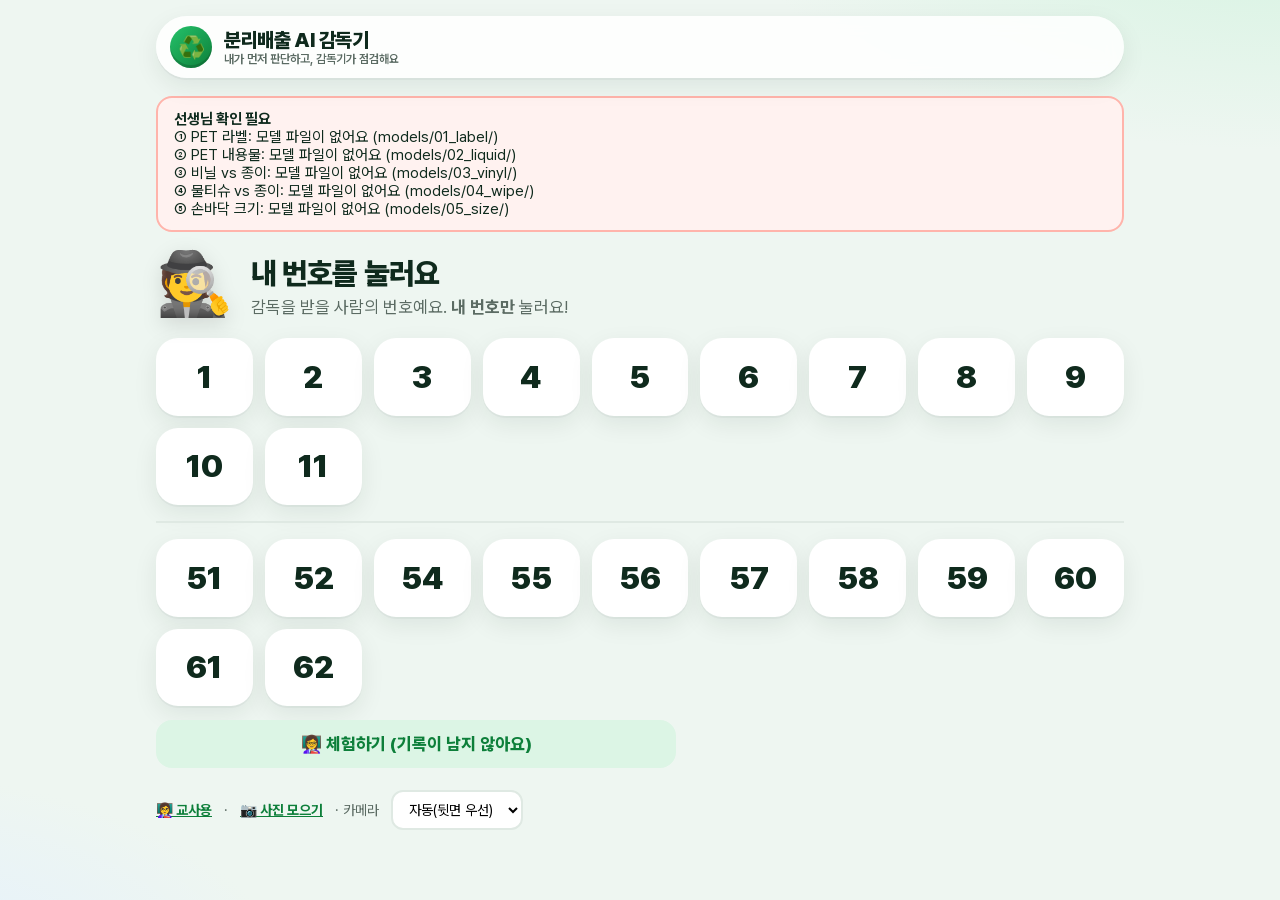
==== index.html @ 8b03ca36 "감독기 v0" ====
<!doctype html>
<html lang="ko">
<head>
<meta charset="utf-8">
<meta name="viewport" content="width=device-width, initial-scale=1">
<title>분리배출 AI 감독기</title>
<link rel="stylesheet" href="css/style.css">
</head>
<body>
<div class="wrap">
  <header class="top">
    <div class="logo">♻️</div>
    <h1>분리배출 AI 감독기<small>내가 먼저 판단하고, 감독기가 점검해요</small></h1>
    <span class="sp"></span>
    <span class="pill" id="who" hidden></span>
    <button class="btn ghost" id="homeBtn" hidden>🏠 처음으로</button>
  </header>
  <div id="modelBanner"></div>

  <!-- 1. 번호 -->
  <section class="screen on" id="s-num">
    <div class="hero"><div class="big-ic">🕵️</div>
      <div><h2>내 번호를 눌러요</h2><p class="sub" style="margin:0">감독을 받을 사람의 번호예요. <b>내 번호만</b> 눌러요!</p></div></div>
    <div class="grid nums" id="nums"></div>
    <div class="row" style="max-width:520px"><button class="btn soft" id="guestBtn">👩‍🏫 체험하기 (기록이 남지 않아요)</button></div>
    <div class="footer">
      <a href="teacher.html">👩‍🏫 교사용</a> · <a href="collect.html">📷 사진 모으기</a> ·
      카메라 <select id="camSel"><option value="">자동(뒷면 우선)</option></select>
    </div>
  </section>

  <!-- 2. 무엇인가요 -->
  <section class="screen" id="s-item">
    <div class="steps" data-at="0"></div>
    <h2>무엇을 버리나요?</h2>
    <p class="sub">버리려는 물건을 골라요.</p>
    <div class="grid choices" id="items"></div>
  </section>

  <!-- 3. 무엇을 했나요 -->
  <section class="screen" id="s-check">
    <div class="steps" data-at="1"></div>
    <h2 id="checkTitle">무엇을 했나요?</h2>
    <p class="sub">솔직하게 골라요. 감독기가 사진으로 점검해요.</p>
    <div id="checklist"></div>
    <div class="row"><button class="btn primary" id="checkNext" disabled>다음 ▶</button></div>
  </section>

  <!-- 4. 어디에 버릴까요 -->
  <section class="screen" id="s-box">
    <div class="steps" data-at="2"></div>
    <h2>어디에 넣을 건가요?</h2>
    <p class="sub">섞지 않기! 알맞은 곳을 골라요.</p>
    <div class="grid boxes" style="margin-top:28px">
      <button class="boxbtn paper" data-box="paper"><span class="em">📄</span>종이 상자<small>종이류</small></button>
      <button class="boxbtn plastic" data-box="plastic"><span class="em">🧴</span>플라스틱 상자<small>플라스틱·비닐류</small></button>
      <button class="boxbtn general" data-box="general"><span class="em">🗑️</span>일반쓰레기<small>재활용 안 되는 것</small></button>
    </div>
  </section>

  <!-- 5. 사진 -->
  <section class="screen" id="s-cam">
    <div class="steps" data-at="3"></div>
    <h2 id="camTitle">감독기에게 보여 줘요</h2>
    <div class="cam">
      <video id="video" playsinline muted></video>
      <img id="shot" hidden alt="찍은 사진">
      <div class="corners" id="corners"><i></i></div>
      <div class="guide" id="guide"></div>
      <div class="tagshot" id="tagshot" hidden></div>
    </div>
    <div class="shutter" id="camBtns">
      <label class="btn ghost upload">🖼️ 사진 올리기<input type="file" id="upload" accept="image/*" hidden></label>
      <button class="snap" id="snap" aria-label="찍기">📸</button>
      <span style="width:130px" class="note">가운데 버튼을 눌러 찍어요</span>
    </div>
    <div class="row" id="shotBtns" hidden>
      <button class="btn" id="retake">↺ 다시 찍기</button>
      <button class="btn primary" id="useShot">이 사진으로 할래요 ✔</button>
    </div>
  </section>

  <!-- 6. 결과 -->
  <section class="screen" id="s-result">
    <div class="steps" data-at="4"></div>
    <div id="checking" class="card" style="text-align:center"><div class="spinner"></div><p style="font-size:22px;font-weight:850">감독기가 점검하고 있어요…</p></div>
    <div id="resultBox" hidden>
      <div class="verdict" id="verdict"></div>
      <div id="checksList"></div>
      <div class="thumbs" id="thumbs"></div>
      <div class="row" id="resultBtns"></div>
    </div>
  </section>

  <!-- 7. 끝 -->
  <section class="screen" id="s-done">
    <div class="card donecard">
      <div class="big" id="doneIcon">🎉</div>
      <h2 id="doneTitle">통과!</h2>
      <div id="doneMsg"></div>
      <div class="stamps" id="stamps"></div>
      <div class="stat" id="doneStat"></div>
      <div class="row" style="max-width:420px;margin:20px auto 0"><button class="btn primary" id="doneOk">처음으로</button></div>
    </div>
  </section>
</div>

<script src="lib/tf.min.js"></script>
<script src="lib/teachablemachine-image.min.js"></script>
<script src="js/common.js"></script>
<script src="js/supervisor.js"></script>
<script>
const $ = s => document.querySelector(s);
const save = rec => { if (rec.num !== 'guest') Store.upsert(rec); };
const S = { num: null, item: null, claims: {}, box: null, photos: {}, photoQueue: [], rec: null, uploaded: false };
let doneTimer = null;

function show(id) {
  document.querySelectorAll('.screen').forEach(e => e.classList.toggle('on', e.id === id));
  $('#homeBtn').hidden = id === 's-num';
  const st = document.querySelector('#' + id + ' .steps'); if (st) steps(st, +st.dataset.at);
  window.scrollTo(0, 0);
}
function steps(el, at) {
  const names = [['❓', '무엇?'], ['✋', '한 일'], ['🗑️', '버릴 곳'], ['📷', '사진'], ['🕵️', '감독']];
  el.innerHTML = names.map(([ic, n], i) => (i ? `<div class="bar ${i <= at ? 'done' : ''}"></div>` : '') +
    `<div class="st ${i < at ? 'done' : i === at ? 'on' : ''}"><i>${i < at ? '✔' : ic}</i><span>${n}</span></div>`).join('');
}
function goHome() {
  clearTimeout(doneTimer);
  Object.assign(S, { num: null, item: null, claims: {}, box: null, photos: {}, photoQueue: [], rec: null, uploaded: false });
  $('#who').hidden = true;
  show('s-num');
}
$('#homeBtn').onclick = goHome;
$('#doneOk').onclick = goHome;

// ---- 모델 미리 불러오기 ----
(async () => {
  const keys = Object.keys(APP.MODELS);
  const res = await Promise.allSettled(keys.map(k => loadModel(k)));
  const bad = [];
  res.forEach((r, i) => {
    const m = APP.MODELS[keys[i]];
    if (r.status === 'rejected') bad.push(`${m.name}: 모델 파일이 없어요 (models/${m.dir}/)`);
    else if (!r.value._ok) bad.push(`${m.name}: 클래스 이름이 달라요. 필요: ${m.classes.join(', ')} / 지금: ${r.value._labels.join(', ')}`);
  });
  if (bad.length) $('#modelBanner').innerHTML = `<div class="banner err"><b>선생님 확인 필요</b><br>${bad.join('<br>')}</div>`;
})();

// ---- 1. 번호 ----
$('#nums').innerHTML = APP.STUDENTS.map((n, i) => (i && n > 50 && APP.STUDENTS[i - 1] < 50 ? '<div class="gap"></div>' : '') + `<button data-n="${n}">${n}</button>`).join('');
$('#guestBtn').onclick = () => startAs('guest');
$('#nums').onclick = e => { const b = e.target.closest('button'); if (b) startAs(+b.dataset.n); };
function startAs(n) {
  S.num = n;
  $('#who').textContent = n === 'guest' ? '👩‍🏫 체험 중' : `🙋 ${n}번`; $('#who').hidden = false;
  S.rec = { id: Date.now().toString(36) + Math.random().toString(36).slice(2, 6), num: S.num, ts: Date.now(),
            item: null, attempts: [], firstPass: false, completed: false, disputed: false, verdict: null, uploaded: false };
  $('#items').innerHTML = Object.entries(ITEMS).map(([k, v]) =>
    `<button class="choice" data-k="${k}"><span class="em">${v.em}</span><b>${v.ko}</b><small>${v.hint}</small></button>`).join('');
  show('s-item');
}

// ---- 2. 무엇 ----
$('#items').onclick = e => {
  const b = e.target.closest('button'); if (!b) return;
  S.item = b.dataset.k; S.rec.item = S.item;
  if (S.item === 'other') {
    save(S.rec);
    finish('🙋', '선생님께 물어봐요', '감독기는 아직 이 물건을 배우지 않았어요.<br>어디에 버릴지 선생님께 물어봐요.', null);
    return;
  }
  startChecklist();
};

// ---- 3. 한 일 ----
const Q_ICON = { emptied: '🫗', rinsed: '🚿', label: '🏷️', shaken: '👐', tape: '✂️' };
function startChecklist() {
  const it = ITEMS[S.item];
  S.claims = {};
  const seg = (k, a, b) => `<div class="seg" data-k="${k}"><button class="yes" data-v="${a[0]}">${a[1]}</button><button class="no" data-v="${b[0]}">${b[1]}</button></div>`;
  const row = c => `<div class="qrow"><div class="q"><span class="qi">${Q_ICON[c.k] || '✔'}</span>${c.q}</div>${seg(c.k, ['1', '했어요 ✔'], ['0', '아직이요'])}</div>`;
  const aiRows = it.checklist.filter(c => !c.self).map(row);
  if (it.sizeQ) aiRows.push(`<div class="qrow"><div class="q"><span class="qi">✋</span>손바닥(손가락 빼고)과 비교하면?</div>${seg('size', ['big', '손바닥보다 커요'], ['small', '손바닥보다 작아요'])}</div>`);
  const selfRows = it.checklist.filter(c => c.self).map(row);
  let h = '';
  if (aiRows.length) h += `<div class="group ai"><div class="gh">📷 사진으로 점검해요 <span class="tag">감독기가 확인</span></div>${aiRows.join('')}</div>`;
  if (selfRows.length) h += `<div class="group self"><div class="gh">🙈 감독기는 볼 수 없어요 <span class="tag">양심 체크 · 스스로 약속</span></div>${selfRows.join('')}</div>`;
  if (!h) h = `<div class="group ai"><div class="qrow"><div class="q"><span class="qi">👍</span>따로 할 일은 없어요. 다음으로 가요!</div></div></div>`;
  $('#checkTitle').textContent = `${it.em} ${it.ko}: 무엇을 했나요?`;
  $('#checklist').innerHTML = h;
  updateCheckNext();
  show('s-check');
}
$('#checklist').onclick = e => {
  const b = e.target.closest('.seg button'); if (!b) return;
  const seg = b.parentElement, k = seg.dataset.k;
  seg.querySelectorAll('button').forEach(x => x.classList.toggle('sel', x === b));
  S.claims[k] = k === 'size' ? b.dataset.v : b.dataset.v === '1';
  updateCheckNext();
};
function updateCheckNext() {
  const it = ITEMS[S.item];
  const need = it.checklist.map(c => c.k).concat(it.sizeQ ? ['size'] : []);
  $('#checkNext').disabled = !need.every(k => k in S.claims);
}
$('#checkNext').onclick = () => show('s-box');

// ---- 4. 버릴 곳 ----
document.querySelectorAll('.boxbtn').forEach(b => b.onclick = () => {
  S.box = b.dataset.box;
  S.photos = {}; S.photoQueue = ITEMS[S.item].photos.slice();
  nextPhoto();
});

// ---- 5. 사진 (촬영 또는 업로드) ----
const video = $('#video'); let camReady = false;
async function ensureCamera() {
  if (camReady && video.srcObject && video.srcObject.active) return;
  try { await startCamera(video, $('#camSel').value || undefined); camReady = true; }
  catch (e) { $('#guide').textContent = '카메라를 켤 수 없어요. 🖼️ 사진 올리기를 쓰거나 선생님께 알려 주세요.'; }
}
$('#camSel').onchange = () => { camReady = false; };
(async () => { try { (await listCameras()).forEach((d, i) => $('#camSel').insertAdjacentHTML('beforeend', `<option value="${d.deviceId}">${d.label || '카메라 ' + (i + 1)}</option>`)); } catch (e) {} })();

let pending = null;
function liveMode() {
  $('#shot').hidden = true; video.hidden = false; $('#corners').hidden = false; $('#tagshot').hidden = true;
  $('#camBtns').hidden = false; $('#shotBtns').hidden = true;
}
async function nextPhoto() {
  const p = S.photoQueue[0];
  $('#camTitle').textContent = p.k === 'palm' ? '✋ 손바닥 위에 올려서 한 장 더!' : `${ITEMS[S.item].em} 감독기에게 보여 줘요`;
  $('#guide').textContent = p.guide;
  liveMode();
  show('s-cam');
  ensureCamera();
}
function preview(canvas, tag) {
  pending = canvas;
  $('#shot').src = canvas.toDataURL('image/jpeg', 0.85);
  $('#shot').hidden = false; video.hidden = true; $('#corners').hidden = true;
  $('#tagshot').textContent = tag; $('#tagshot').hidden = false;
  $('#camBtns').hidden = true; $('#shotBtns').hidden = false;
}
$('#snap').onclick = () => {
  if (!video.videoWidth) return;
  const full = document.createElement('canvas');
  full.width = video.videoWidth; full.height = video.videoHeight;
  full.getContext('2d').drawImage(video, 0, 0);
  preview(full, '📸 찍은 사진');
};
$('#upload').onchange = async e => {
  const f = e.target.files[0]; e.target.value = ''; if (!f) return;
  const img = await loadImageFile(f);
  const full = document.createElement('canvas');
  full.width = img.naturalWidth; full.height = img.naturalHeight;
  full.getContext('2d').drawImage(img, 0, 0);
  S.uploaded = true;
  preview(full, '🖼️ 올린 사진');
};
$('#retake').onclick = liveMode;
$('#useShot').onclick = () => {
  const p = S.photoQueue.shift();
  S.photos[p.k] = squishToCanvas(pending, 224);
  if (S.photoQueue.length) nextPhoto(); else check();
};

// ---- 6. 감독 ----
async function check() {
  show('s-result');
  $('#checking').hidden = false; $('#resultBox').hidden = true;
  let ai;
  try { ai = await runModels(S.item, S.photos); }
  catch (e) {
    $('#checking').innerHTML = `<div class="banner err">감독기 모델을 불러오지 못했어요. 선생님께 알려 주세요.<br><small>${e.message}</small></div>`;
    return;
  }
  const r = evaluate(S.item, S.claims, S.box, ai);
  S.rec.attempts.push({ ts: Date.now(), claims: { ...S.claims }, box: S.box, expected: r.expected, pass: r.pass, uploaded: S.uploaded,
    ai: Object.fromEntries(Object.entries(ai).map(([k, v]) => [k, { label: v.label, prob: +v.prob.toFixed(3) }])),
    checks: r.checks.map(c => ({ key: c.key, status: c.status })) });
  S.rec.firstPass = S.rec.attempts[0].pass;
  S.rec.uploaded = S.rec.uploaded || S.uploaded;
  if (r.pass) S.rec.completed = true;
  save(S.rec);
  renderResult(r);
}
const ICON = { ok: '✅', warn: '⚠️', unsure: '❓', self: '🙈' };
function renderResult(r) {
  $('#checking').hidden = true; $('#resultBox').hidden = false;
  const tries = S.rec.attempts.length;
  const fixes = r.checks.filter(c => c.status === 'warn' || c.status === 'unsure').length;
  $('#verdict').className = 'verdict ' + (r.pass ? 'pass' : 'fail');
  $('#verdict').innerHTML = r.pass
    ? `<div class="vi">🎉</div><b>${tries === 1 ? '한 번에 통과!' : '고쳐서 통과!'}</b><span>감독기 점검을 모두 통과했어요.</span>`
    : `<div class="vi">🔍</div><b>다시 확인해 볼까요?</b><span>확인할 것이 ${fixes}개 있어요.</span>`;
  const selfKeys = new Set(ITEMS[S.item].checklist.filter(c => c.self).map(c => c.k));
  const card = c => {
    const self = selfKeys.has(c.key);
    const cls = self ? (c.status === 'self' ? 'self' : 'selfwarn') : c.status;
    return `<div class="chk ${cls}"><div class="ic">${self && c.status === 'self' ? '🙈' : ICON[c.status]}</div>
      <div><b>${c.title}</b><span>${c.msg}</span>${c.ai ? `<br><span class="ai">🤖 ${aiNote(c.ai.model, c.ai)}</span>` : ''}</div></div>`;
  };
  const aiPart = r.checks.filter(c => !selfKeys.has(c.key)), selfPart = r.checks.filter(c => selfKeys.has(c.key));
  $('#checksList').innerHTML =
    `<div class="sec">🤖 감독기 점검</div><div class="checks">${aiPart.map(card).join('')}</div>` +
    (selfPart.length ? `<div class="sec self">🙈 감독기가 볼 수 없는 것 · 양심 체크</div><div class="checks">${selfPart.map(card).join('')}</div>` : '');
  $('#thumbs').innerHTML = Object.values(S.photos).map(c => `<img src="${c.toDataURL('image/jpeg', 0.7)}" alt="">`).join('');
  $('#resultBtns').innerHTML = r.pass
    ? '<button class="btn primary" data-a="done">좋아요! 🎉</button>'
    : '<button class="btn primary" data-a="retry">🔧 고치고 다시 하기</button><button class="btn soft" data-a="dispute">🙋 나는 맞다고 생각해요</button><button class="btn ghost" data-a="quit">그만할래요</button>';
}
$('#resultBtns').onclick = e => {
  const a = e.target.closest('button')?.dataset.a; if (!a) return;
  if (a === 'done') { const box = S.rec.attempts.at(-1).expected; finish('🎉', '통과! 잘했어요', null, box); }
  if (a === 'retry') { S.uploaded = false; startChecklist(); }
  if (a === 'dispute') {
    S.rec.disputed = true;
    S.rec.disputeThumbs = Object.fromEntries(Object.entries(S.photos).map(([k, c]) => [k, canvasToDataURL(c, 160)]));
    save(S.rec);
    finish('🙋', '선생님께 확인을 부탁했어요', '선생님이 사진을 보고 판정해 줄 거예요.<br>지금은 선생님께 보여 주거나, 알맞은 곳에 넣어요.', null);
  }
  if (a === 'quit') { save(S.rec); goHome(); }
};

// ---- 7. 끝 ----
function myWeek() {
  const recs = scoreRecords(Store.load());
  const mine = recs.filter(r => r.num === S.num && r.ts >= weekStart(Date.now()));
  const counted = mine.filter(r => r._counted);
  return { stamps: mine.filter(r => r.completed).length, rate: counted.length ? counted.filter(r => r._firstPass).length / counted.length : null };
}
function finish(icon, title, msg, box) {
  $('#doneIcon').textContent = icon; $('#doneTitle').textContent = title;
  $('#doneMsg').innerHTML = box
    ? `<div class="box-tip" style="background:var(--${box})">${BOXES[box].em} ${BOXES[box].ko}에 넣어요</div>`
    : `<p style="font-size:19px">${msg}</p>`;
  if (S.num === 'guest') {
    $('#stamps').innerHTML = ''; $('#doneStat').innerHTML = '<span>체험 모드라서 기록은 남지 않아요</span>';
    show('s-done'); doneTimer = setTimeout(goHome, 20000); return;
  }
  const w = myWeek();
  $('#stamps').innerHTML = box ? Array.from({ length: Math.min(w.stamps, 20) }, () => '<span>⭐</span>').join('') : '';
  $('#doneStat').innerHTML = `<span>${S.num}번</span><span>이번 주 도장 <b>${w.stamps}개</b></span><span>한 번에 통과율 <b>${pct(w.rate)}</b></span>`;
  show('s-done');
  doneTimer = setTimeout(goHome, 20000);
}
</script>
</body>
</html>
---- css/style.css ----
@font-face{font-family:"Pretendard";src:url(../fonts/PretendardVariable.woff2) format("woff2-variations");font-weight:45 920;font-display:swap}
:root{
  --bg:#eef6f1; --card:#ffffff; --ink:#0f2a1d; --muted:#5b6b63; --line:#dfe9e3; --soft:#f5faf7;
  --brand:#14a44d; --brand-d:#0d7f3a; --brand-l:#dcf5e5; --accent:#ffcf33;
  --ok:#15a34a; --okbg:#ecfdf3; --okline:#9be5b6;
  --warn:#e5483b; --warnbg:#fff2f0; --warnline:#ffb4ab;
  --unsure:#e08a00; --unsurebg:#fff8e6; --unsureline:#ffd98a;
  --self:#7c3aed; --selfbg:#f6f1ff; --selfline:#c4a8ff;
  --paper:#2f7cf6; --plastic:#f07a18; --general:#56627a;
  --r:22px; --shadow:0 2px 0 rgba(15,42,29,.04),0 8px 24px rgba(15,42,29,.08);
}
*{box-sizing:border-box}
[hidden]{display:none !important}
html,body{margin:0;color:var(--ink);background:var(--bg);
  font-family:"Pretendard","Apple SD Gothic Neo","Malgun Gothic","Noto Sans KR",sans-serif;
  -webkit-font-smoothing:antialiased;-webkit-tap-highlight-color:transparent}
body{background:
  radial-gradient(900px 400px at 100% -10%,#d4f3e0 0,transparent 60%),
  radial-gradient(700px 360px at -10% 110%,#e3f0ff 0,transparent 60%),var(--bg);min-height:100vh}
a{color:var(--brand-d);font-weight:700}
button{font:inherit;cursor:pointer;border:0;color:inherit}
code{background:#eef3f0;padding:1px 6px;border-radius:6px}
.wrap{max-width:1000px;margin:0 auto;padding:16px 16px 40px}

/* ---------- 상단 바 ---------- */
.top{display:flex;align-items:center;gap:12px;margin:0 0 18px;padding:10px 14px;background:rgba(255,255,255,.85);
  backdrop-filter:blur(8px);border-radius:999px;box-shadow:var(--shadow);position:sticky;top:10px;z-index:5}
.logo{width:42px;height:42px;border-radius:50%;background:linear-gradient(135deg,#25c26a,#0d7f3a);display:grid;place-items:center;font-size:22px;box-shadow:inset 0 -3px 0 rgba(0,0,0,.15)}
.top h1{font-size:20px;margin:0;font-weight:850;letter-spacing:-.02em}
.top h1 small{display:block;font-size:12px;font-weight:600;color:var(--muted);letter-spacing:0}
.top .sp{flex:1}
.pill{display:inline-flex;align-items:center;gap:4px;padding:6px 14px;border-radius:999px;background:var(--accent);font-size:16px;font-weight:850}

/* ---------- 버튼 ---------- */
.btn{display:inline-flex;align-items:center;justify-content:center;gap:8px;padding:14px 20px;border-radius:16px;background:#e8efeb;
  font-weight:800;font-size:17px;transition:transform .08s,box-shadow .15s,background .15s;text-decoration:none;color:var(--ink)}
.btn:active{transform:translateY(2px)}
.btn.primary{background:var(--brand);color:#fff;box-shadow:0 4px 0 var(--brand-d)}
.btn.primary:active{box-shadow:0 2px 0 var(--brand-d)}
.btn.ghost{background:#fff;border:2px solid var(--line);padding:10px 16px;font-size:15px}
.btn.danger{background:var(--warn);color:#fff}
.btn.soft{background:var(--brand-l);color:var(--brand-d)}
.btn:disabled{opacity:.4;cursor:not-allowed;transform:none;box-shadow:none}

.card{background:var(--card);border-radius:var(--r);padding:20px;box-shadow:var(--shadow)}
.screen{display:none}.screen.on{display:block;animation:in .25s ease-out}
@keyframes in{from{opacity:0;transform:translateY(8px)}to{opacity:1;transform:none}}
h2{font-size:30px;margin:6px 0 6px;font-weight:850;letter-spacing:-.03em}
h3{font-size:19px;margin:22px 0 10px;font-weight:800}
.sub{color:var(--muted);margin:0 0 18px;font-size:17px}
.note{font-size:14px;color:var(--muted)}
.row{display:flex;gap:10px;flex-wrap:wrap;margin-top:14px}
.row .btn{flex:1;min-width:150px}
.grid{display:grid;gap:12px}

/* ---------- 진행 단계 ---------- */
.steps{display:flex;align-items:center;margin:0 0 20px;padding:12px 16px;background:#fff;border-radius:999px;box-shadow:var(--shadow)}
.steps .st{display:flex;align-items:center;gap:8px;font-weight:800;font-size:15px;color:#9aa8a1;white-space:nowrap}
.steps .st i{font-style:normal;width:30px;height:30px;border-radius:50%;display:grid;place-items:center;background:#edf2ef;font-size:14px}
.steps .bar{flex:1;height:3px;background:#e4ece7;margin:0 8px;border-radius:3px;min-width:10px}
.steps .st.done{color:var(--brand-d)}.steps .st.done i{background:var(--brand-l);color:var(--brand-d)}
.steps .st.on{color:var(--ink)}.steps .st.on i{background:var(--brand);color:#fff;box-shadow:0 0 0 5px var(--brand-l)}
.steps .bar.done{background:var(--brand)}

/* ---------- 번호 ---------- */
.hero{display:flex;align-items:center;gap:18px;margin-bottom:18px}
.hero .big-ic{font-size:62px;filter:drop-shadow(0 6px 10px rgba(0,0,0,.12))}
.nums{grid-template-columns:repeat(auto-fill,minmax(92px,1fr))}
.nums button{aspect-ratio:1/.8;border-radius:22px;background:#fff;font-size:32px;font-weight:900;box-shadow:var(--shadow);border:3px solid transparent;transition:.12s}
.nums button:hover{border-color:var(--brand);color:var(--brand-d)}
.nums button:active{transform:scale(.95)}
.nums .gap{grid-column:1/-1;height:2px;background:var(--line);margin:4px 0}

/* ---------- 물건 고르기 ---------- */
.choices{grid-template-columns:repeat(auto-fit,minmax(170px,1fr))}
.choice{--c:#14a44d;background:#fff;border-radius:var(--r);padding:20px 12px 18px;text-align:center;box-shadow:var(--shadow);border:3px solid transparent;transition:.12s}
.choice:hover{border-color:var(--c);transform:translateY(-2px)}
.choice .em{width:84px;height:84px;margin:0 auto 10px;border-radius:50%;display:grid;place-items:center;font-size:44px;background:color-mix(in srgb,var(--c) 14%,#fff)}
.choice b{font-size:21px;display:block}
.choice small{color:var(--muted);font-size:14px}
.choice[data-k=pet]{--c:#f07a18}.choice[data-k=vinyl]{--c:#e2468c}.choice[data-k=paper]{--c:#2f7cf6}.choice[data-k=wipe]{--c:#56627a}.choice[data-k=other]{--c:#9aa8a1}

/* ---------- 체크리스트 ---------- */
.group{border-radius:var(--r);padding:6px 18px 10px;margin-bottom:14px;background:#fff;box-shadow:var(--shadow)}
.group .gh{display:flex;align-items:center;gap:10px;margin:10px 0 2px;font-weight:850;font-size:16px}
.group .gh .tag{padding:4px 10px;border-radius:999px;font-size:13px}
.group.ai .gh .tag{background:var(--brand-l);color:var(--brand-d)}
.group.self{background:repeating-linear-gradient(-45deg,#fbf8ff 0 14px,#f6f1ff 14px 28px);border:3px dashed var(--selfline);box-shadow:none}
.group.self .gh{color:var(--self)}
.group.self .gh .tag{background:var(--self);color:#fff}
.qrow{display:flex;align-items:center;gap:12px;padding:14px 0;border-top:1px solid var(--line);flex-wrap:wrap}
.group .qrow:first-of-type{border-top:0}
.group.self .qrow{border-color:#e6dbff}
.qrow .q{flex:1;min-width:210px;font-size:20px;font-weight:800;display:flex;align-items:center;gap:10px}
.qrow .q .qi{font-size:26px}
.seg{display:flex;gap:6px;background:#f0f4f2;padding:5px;border-radius:16px}
.seg button{padding:12px 18px;border-radius:12px;font-weight:850;font-size:16px;color:var(--muted)}
.seg button.sel.yes{background:var(--ok);color:#fff;box-shadow:0 3px 0 #0e7a37}
.seg button.sel.no{background:var(--warn);color:#fff;box-shadow:0 3px 0 #b8322a}
.group.self .seg{background:#ede4ff}
.group.self .seg button.sel.yes{background:var(--self);box-shadow:0 3px 0 #5b21b6}

/* ---------- 버릴 곳 ---------- */
.boxes{grid-template-columns:repeat(3,1fr)}
.boxbtn{position:relative;border-radius:18px 18px 26px 26px;padding:44px 10px 22px;color:#fff;font-weight:900;font-size:21px;text-align:center;box-shadow:0 6px 0 rgba(0,0,0,.18);transition:.1s}
.boxbtn::before{content:"";position:absolute;left:-6px;right:-6px;top:-10px;height:26px;border-radius:12px;background:inherit;filter:brightness(.85);box-shadow:0 3px 0 rgba(0,0,0,.12)}
.boxbtn:active{transform:translateY(3px)}
.boxbtn .em{font-size:50px;display:block;margin-bottom:6px}
.boxbtn small{display:block;font-weight:600;font-size:14px;opacity:.9;margin-top:4px}
.boxbtn.paper{background:var(--paper)}.boxbtn.plastic{background:var(--plastic)}.boxbtn.general{background:var(--general)}

/* ---------- 카메라 ---------- */
.cam{position:relative;background:#0b1a12;border-radius:26px;overflow:hidden;aspect-ratio:16/9;box-shadow:var(--shadow);width:min(100%,calc(58vh*16/9));margin:0 auto}
.cam video,.cam img{width:100%;height:100%;object-fit:contain;display:block}
.cam .corners{position:absolute;inset:7% 14%;pointer-events:none}
.cam .corners::before,.cam .corners::after,.cam .corners i::before,.cam .corners i::after{content:"";position:absolute;width:44px;height:44px;border:5px solid rgba(255,255,255,.9)}
.cam .corners::before{left:0;top:0;border-right:0;border-bottom:0;border-radius:14px 0 0 0}
.cam .corners::after{right:0;top:0;border-left:0;border-bottom:0;border-radius:0 14px 0 0}
.cam .corners i::before{left:0;bottom:0;border-right:0;border-top:0;border-radius:0 0 0 14px}
.cam .corners i::after{right:0;bottom:0;border-left:0;border-top:0;border-radius:0 0 14px 0}
.cam .guide{position:absolute;left:14px;right:14px;top:14px;padding:10px 14px;border-radius:14px;background:rgba(0,0,0,.55);color:#fff;font-weight:700;font-size:17px;backdrop-filter:blur(4px)}
.cam .tagshot{position:absolute;left:14px;bottom:14px;background:var(--accent);color:var(--ink);font-weight:850;padding:6px 12px;border-radius:999px}
.shutter{display:flex;align-items:center;justify-content:center;gap:22px;margin-top:16px}
.shutter .snap{width:84px;height:84px;border-radius:50%;background:#fff;border:6px solid var(--brand);box-shadow:0 0 0 6px var(--brand-l),var(--shadow);display:grid;place-items:center;font-size:30px}
.shutter .snap:active{transform:scale(.94)}
.upload{cursor:pointer}

/* ---------- 결과 ---------- */
.verdict{border-radius:var(--r);padding:22px;text-align:center;margin-bottom:16px;color:#fff;box-shadow:var(--shadow)}
.verdict .vi{font-size:56px;line-height:1}
.verdict b{display:block;font-size:30px;font-weight:900;margin-top:6px}
.verdict span{font-size:17px;opacity:.95}
.verdict.pass{background:linear-gradient(135deg,#1fbf63,#0d8a40)}
.verdict.fail{background:linear-gradient(135deg,#ffb020,#f07a18)}
.sec{font-weight:850;font-size:16px;margin:16px 4px 8px;display:flex;align-items:center;gap:8px}
.sec.self{color:var(--self)}
.checks{display:grid;gap:10px}
.chk{display:flex;gap:14px;align-items:flex-start;padding:16px 18px;border-radius:18px;background:#fff;box-shadow:var(--shadow);border-left:8px solid}
.chk .ic{font-size:30px;line-height:1}
.chk b{font-size:19px;display:block;margin-bottom:2px}.chk span{font-size:16px}
.chk .ai{display:inline-block;font-size:13px;color:var(--muted);margin-top:6px;background:#f2f5f3;padding:3px 10px;border-radius:999px}
.chk.ok{border-color:var(--ok)}
.chk.warn{border-color:var(--warn);background:var(--warnbg)}
.chk.unsure{border-color:var(--unsure);background:var(--unsurebg)}
.chk.self{border:3px dashed var(--selfline);background:repeating-linear-gradient(-45deg,#fbf8ff 0 14px,#f6f1ff 14px 28px);box-shadow:none}
.chk.self b{color:var(--self)}
.chk.selfwarn{border:3px dashed var(--warnline);background:var(--warnbg);box-shadow:none}
.thumbs{display:flex;gap:10px;margin-top:14px;flex-wrap:wrap}
.thumbs img{width:130px;height:130px;object-fit:cover;border-radius:16px;background:#000;box-shadow:var(--shadow)}

/* ---------- 끝 ---------- */
.donecard{text-align:center;padding:34px 20px}
.donecard .big{font-size:84px;line-height:1}
.donecard h2{font-size:34px}
.donecard .box-tip{display:inline-flex;align-items:center;gap:10px;font-size:22px;font-weight:850;padding:12px 22px;border-radius:999px;color:#fff;margin:6px 0 14px}
.stamps{display:flex;justify-content:center;gap:6px;flex-wrap:wrap;margin:10px 0}
.stamps span{width:44px;height:44px;border-radius:50%;display:grid;place-items:center;background:var(--accent);font-size:22px;box-shadow:inset 0 -3px 0 rgba(0,0,0,.12);transform:rotate(-8deg)}
.stat{display:inline-flex;gap:18px;background:var(--soft);padding:10px 18px;border-radius:14px;font-weight:700;color:var(--muted)}
.stat b{color:var(--ink)}

.banner{padding:12px 16px;border-radius:16px;background:var(--unsurebg);border:2px solid var(--unsureline);margin-bottom:14px;font-size:15px}
.banner.err{background:var(--warnbg);border-color:var(--warnline)}
.spinner{width:56px;height:56px;border:6px solid var(--brand-l);border-top-color:var(--brand);border-radius:50%;animation:sp .9s linear infinite;margin:40px auto 14px}
@keyframes sp{to{transform:rotate(360deg)}}
.footer{margin-top:22px;display:flex;gap:12px;align-items:center;flex-wrap:wrap;font-size:14px;color:var(--muted)}

/* ---------- 교사용 / 사진 모으기 ---------- */
table{border-collapse:separate;border-spacing:0;width:100%;font-size:15px;background:#fff;border-radius:14px;overflow:hidden;border:1px solid var(--line)}
th,td{padding:8px 10px;text-align:center;border-bottom:1px solid var(--line)}
tr:last-child td{border-bottom:0}
th{background:var(--soft);font-weight:800}
.tabs{display:flex;gap:6px;flex-wrap:wrap;margin-bottom:14px;background:#fff;padding:6px;border-radius:18px;box-shadow:var(--shadow)}
.tabs button{padding:11px 16px;border-radius:13px;font-weight:800;color:var(--muted)}
.tabs button.on{background:var(--ink);color:#fff}
.cm td.diag{background:#d9f7e4;font-weight:900;color:#0d7f3a}
.cm td.off{background:#ffe4e0;font-weight:800;color:#b8322a}
.gallery{display:grid;grid-template-columns:repeat(auto-fill,minmax(150px,1fr));gap:12px}
.gallery figure{margin:0;background:#fff;border-radius:14px;padding:6px;font-size:12px;box-shadow:var(--shadow)}
.gallery img{width:100%;aspect-ratio:1;object-fit:cover;border-radius:10px}
label.f{display:inline-flex;gap:6px;align-items:center;margin:0 12px 8px 0;font-weight:700}
select,input[type=date]{font:inherit;padding:9px 12px;border-radius:12px;border:2px solid var(--line);background:#fff}
@media (max-width:640px){
  .boxes{grid-template-columns:1fr}
  h2{font-size:24px}
  .steps .st span{display:none}
  .top h1 small{display:none}
}
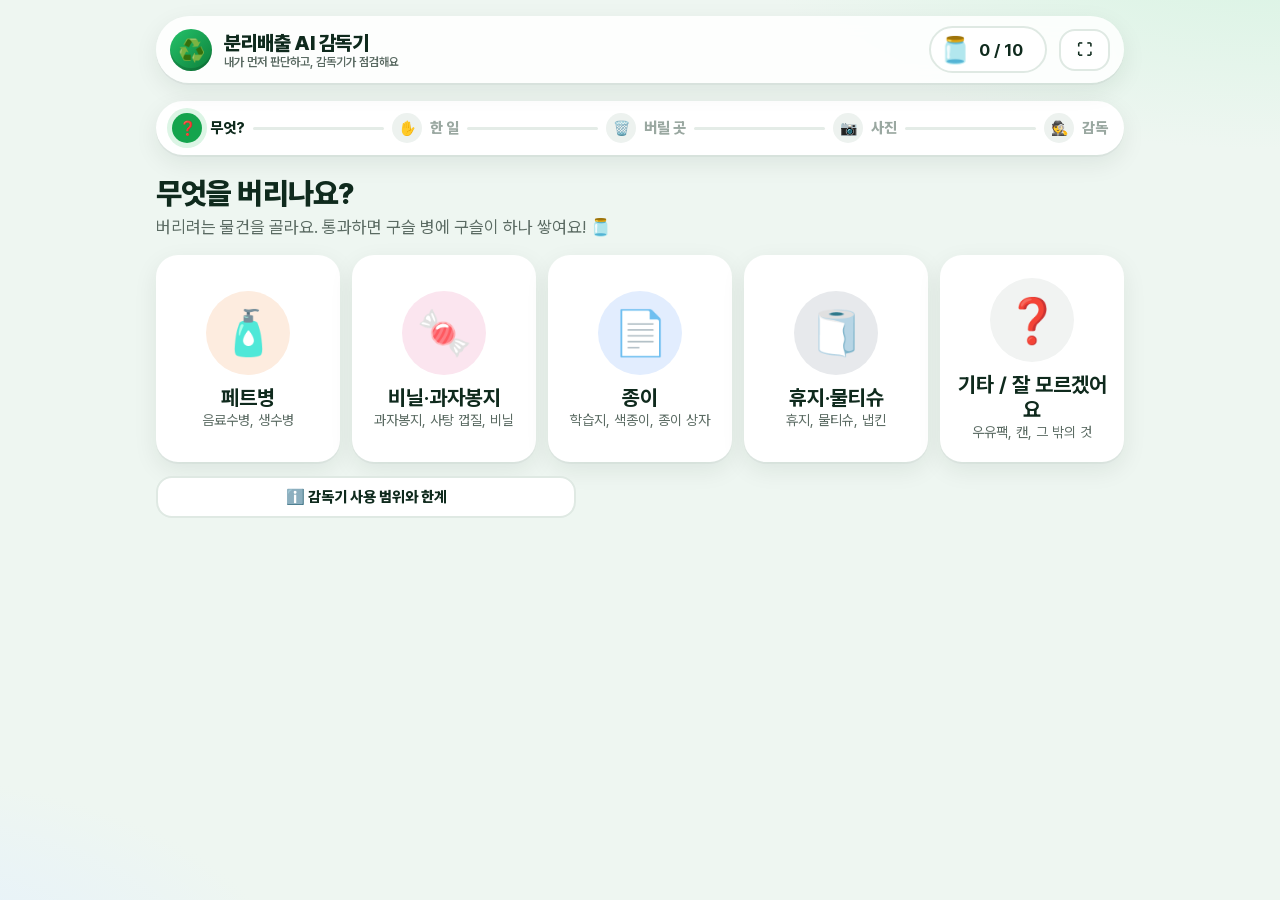
==== commit 3f01109e: "Add files via upload" ====
--- a/index.html
+++ b/index.html
@@ -12,32 +12,33 @@
     <div class="logo">♻️</div>
     <h1>분리배출 AI 감독기<small>내가 먼저 판단하고, 감독기가 점검해요</small></h1>
     <span class="sp"></span>
-    <span class="pill" id="who" hidden></span>
+    <div class="jarmini" id="jarMini" title="구슬 병 (선생님: 3초 길게 누르기)"><span class="jic">🫙</span><b id="jarMiniTxt">0 / 10</b><small id="gemMini"></small></div>
+    <button class="btn ghost" id="fsBtn" title="전체 화면">⛶</button>
     <button class="btn ghost" id="homeBtn" hidden>🏠 처음으로</button>
   </header>
   <div id="modelBanner"></div>
 
-  <!-- 1. 번호 -->
-  <section class="screen on" id="s-num">
-    <div class="hero"><div class="big-ic">🕵️</div>
-      <div><h2>내 번호를 눌러요</h2><p class="sub" style="margin:0">감독을 받을 사람의 번호예요. <b>내 번호만</b> 눌러요!</p></div></div>
-    <div class="grid nums" id="nums"></div>
-    <div class="row" style="max-width:520px"><button class="btn soft" id="guestBtn">👩‍🏫 체험하기 (기록이 남지 않아요)</button></div>
-    <div class="footer">
-      <a href="teacher.html">👩‍🏫 교사용</a> · <a href="collect.html">📷 사진 모으기</a> ·
-      카메라 <select id="camSel"><option value="">자동(뒷면 우선)</option></select>
-    </div>
-  </section>
-
-  <!-- 2. 무엇인가요 -->
-  <section class="screen" id="s-item">
+  <!-- 1. 무엇인가요 -->
+  <section class="screen on" id="s-item">
     <div class="steps" data-at="0"></div>
     <h2>무엇을 버리나요?</h2>
-    <p class="sub">버리려는 물건을 골라요.</p>
+    <p class="sub">버리려는 물건을 골라요. 통과하면 구슬 병에 구슬이 하나 쌓여요! 🫙</p>
     <div class="grid choices" id="items"></div>
-  </section>
-
-  <!-- 3. 무엇을 했나요 -->
+    <div class="row" style="max-width:420px"><button class="btn ghost" id="aboutBtn">ℹ️ 감독기 사용 범위와 한계</button></div>
+    <div class="card" id="about" hidden style="margin-top:14px">
+      <h3 style="margin-top:0">ℹ️ 이 감독기가 할 수 있는 것과 없는 것</h3>
+      <ul style="font-size:16px;line-height:1.7;margin:0;padding-left:20px">
+        <li><b>다루는 물건:</b> 우리 교실의 페트병, 비닐·과자봉지, 종이, 휴지·물티슈 <b>4가지만</b> 배웠어요. 그 밖의 물건은 "기타 → 선생님께"로 가요.</li>
+        <li><b>사진으로 점검하는 것:</b> 페트병 내용물, 라벨, 비닐/종이 구분, 휴지·물티슈 구분, 종이 크기(손바닥 가늠자)</li>
+        <li><b>볼 수 없는 것(양심 체크):</b> 헹구기, 테이프·스테이플러 떼기, 부스러기 털기</li>
+        <li><b>찍는 조건:</b> 분리배출 자리의 <b>검정 판 앞</b>에서 찍은 사진으로 배웠어요. 다른 배경에서는 틀릴 수 있어요.</li>
+        <li><b>확신이 70%보다 낮으면</b> "감독기도 잘 모르겠어요"라고 말해요. 감독기도 틀릴 수 있어요.</li>
+        <li><b>개인정보:</b> 이름이나 번호를 묻지 않아요. 사진과 결과는 <b>어디에도 저장하거나 보내지 않아요.</b> 구슬 병도 이 화면에만 있다가, 창을 닫으면 사라져요.</li>
+      </ul>
+    </div>
+  </section>
+
+  <!-- 2. 무엇을 했나요 -->
   <section class="screen" id="s-check">
     <div class="steps" data-at="1"></div>
     <h2 id="checkTitle">무엇을 했나요?</h2>
@@ -46,7 +47,7 @@
     <div class="row"><button class="btn primary" id="checkNext" disabled>다음 ▶</button></div>
   </section>
 
-  <!-- 4. 어디에 버릴까요 -->
+  <!-- 3. 어디에 버릴까요 -->
   <section class="screen" id="s-box">
     <div class="steps" data-at="2"></div>
     <h2>어디에 넣을 건가요?</h2>
@@ -58,7 +59,7 @@
     </div>
   </section>
 
-  <!-- 5. 사진 -->
+  <!-- 4. 사진 -->
   <section class="screen" id="s-cam">
     <div class="steps" data-at="3"></div>
     <h2 id="camTitle">감독기에게 보여 줘요</h2>
@@ -78,9 +79,10 @@
       <button class="btn" id="retake">↺ 다시 찍기</button>
       <button class="btn primary" id="useShot">이 사진으로 할래요 ✔</button>
     </div>
-  </section>
-
-  <!-- 6. 결과 -->
+    <p class="note" style="text-align:center">카메라 <select id="camSel"><option value="">자동(뒷면 우선)</option></select></p>
+  </section>
+
+  <!-- 5. 결과 -->
   <section class="screen" id="s-result">
     <div class="steps" data-at="4"></div>
     <div id="checking" class="card" style="text-align:center"><div class="spinner"></div><p style="font-size:22px;font-weight:850">감독기가 점검하고 있어요…</p></div>
@@ -92,14 +94,13 @@
     </div>
   </section>
 
-  <!-- 7. 끝 -->
+  <!-- 6. 끝 -->
   <section class="screen" id="s-done">
     <div class="card donecard">
-      <div class="big" id="doneIcon">🎉</div>
-      <h2 id="doneTitle">통과!</h2>
-      <div id="doneMsg"></div>
-      <div class="stamps" id="stamps"></div>
-      <div class="stat" id="doneStat"></div>
+      <div id="doneTop"></div>
+      <div class="jar" id="jar"><div class="lid"></div><div class="glass" id="glass"></div></div>
+      <p class="gems" id="gemTxt"></p>
+      <div id="earth"></div>
       <div class="row" style="max-width:420px;margin:20px auto 0"><button class="btn primary" id="doneOk">처음으로</button></div>
     </div>
   </section>
@@ -111,13 +112,14 @@
 <script src="js/supervisor.js"></script>
 <script>
 const $ = s => document.querySelector(s);
-const save = rec => { if (rec.num !== 'guest') Store.upsert(rec); };
-const S = { num: null, item: null, claims: {}, box: null, photos: {}, photoQueue: [], rec: null, uploaded: false };
+// 이 화면에서만 쓰는 상태. 어디에도 저장하지 않아요.
+const S = { item: null, claims: {}, box: null, photos: {}, photoQueue: [], attempts: 0, uploaded: false };
+const JAR = { beads: [], gems: 0, last: {} };   // 구슬 병 (탭을 닫으면 사라짐)
 let doneTimer = null;
 
 function show(id) {
   document.querySelectorAll('.screen').forEach(e => e.classList.toggle('on', e.id === id));
-  $('#homeBtn').hidden = id === 's-num';
+  $('#homeBtn').hidden = id === 's-item';
   const st = document.querySelector('#' + id + ' .steps'); if (st) steps(st, +st.dataset.at);
   window.scrollTo(0, 0);
 }
@@ -128,12 +130,43 @@
 }
 function goHome() {
   clearTimeout(doneTimer);
-  Object.assign(S, { num: null, item: null, claims: {}, box: null, photos: {}, photoQueue: [], rec: null, uploaded: false });
-  $('#who').hidden = true;
-  show('s-num');
+  Object.assign(S, { item: null, claims: {}, box: null, photos: {}, photoQueue: [], attempts: 0, uploaded: false });
+  show('s-item');
 }
 $('#homeBtn').onclick = goHome;
 $('#doneOk').onclick = goHome;
+$('#aboutBtn').onclick = () => { $('#about').hidden = !$('#about').hidden; };
+
+// ---- 탭을 오래 켜 두기 위한 도우미 ----
+let wakeLock = null;
+async function keepAwake() { try { if ('wakeLock' in navigator && !wakeLock) { wakeLock = await navigator.wakeLock.request('screen'); wakeLock.addEventListener('release', () => wakeLock = null); } } catch (e) {} }
+document.addEventListener('visibilitychange', () => { if (document.visibilityState === 'visible') keepAwake(); });
+document.addEventListener('click', keepAwake, { once: true });
+window.addEventListener('beforeunload', e => { if (JAR.beads.length || JAR.gems) { e.preventDefault(); e.returnValue = ''; } });
+$('#fsBtn').onclick = () => { if (document.fullscreenElement) document.exitFullscreen(); else document.documentElement.requestFullscreen?.(); };
+
+// ---- 구슬 병 ----
+function renderJar(newIdx = -1) {
+  $('#jarMiniTxt').textContent = `${JAR.beads.length} / ${APP.JAR_SIZE}`;
+  $('#gemMini').textContent = JAR.gems ? `💎×${JAR.gems}` : '';
+  $('#glass').innerHTML = JAR.beads.map((g, i) => `<div class="bead ${g ? 'gold' : ''} ${i === newIdx ? 'new' : ''}"></div>`).join('');
+  $('#gemTxt').textContent = JAR.gems ? `지금까지 기부한 미덕 보석 💎 × ${JAR.gems}` : '';
+}
+// 선생님: 상단 구슬 병을 3초 길게 누르면 병 비우기 / 개수 맞추기
+let pressT = null;
+const jm = $('#jarMini');
+const startPress = () => { pressT = setTimeout(teacherJar, 3000); };
+const endPress = () => clearTimeout(pressT);
+jm.addEventListener('pointerdown', startPress); ['pointerup', 'pointerleave', 'pointercancel'].forEach(ev => jm.addEventListener(ev, endPress));
+function teacherJar() {
+  const v = prompt(`👩‍🏫 선생님 메뉴\n지금 구슬 ${JAR.beads.length}개 · 미덕 보석 ${JAR.gems}개\n\n· 병을 비우려면 0\n· 구슬 개수를 맞추려면 숫자(0~${APP.JAR_SIZE - 1})\n· 보석 개수도 맞추려면 "구슬,보석" (예: 3,2)`, '0');
+  if (v == null) return;
+  const [b, g] = v.split(',').map(x => parseInt(x, 10));
+  if (isNaN(b) || b < 0 || b >= APP.JAR_SIZE) return alert('숫자를 다시 확인해 주세요.');
+  JAR.beads = Array(b).fill(false); if (!isNaN(g) && g >= 0) JAR.gems = g;
+  renderJar();
+}
+renderJar();
 
 // ---- 모델 미리 불러오기 ----
 (async () => {
@@ -148,41 +181,26 @@
   if (bad.length) $('#modelBanner').innerHTML = `<div class="banner err"><b>선생님 확인 필요</b><br>${bad.join('<br>')}</div>`;
 })();
 
-// ---- 1. 번호 ----
-$('#nums').innerHTML = APP.STUDENTS.map((n, i) => (i && n > 50 && APP.STUDENTS[i - 1] < 50 ? '<div class="gap"></div>' : '') + `<button data-n="${n}">${n}</button>`).join('');
-$('#guestBtn').onclick = () => startAs('guest');
-$('#nums').onclick = e => { const b = e.target.closest('button'); if (b) startAs(+b.dataset.n); };
-function startAs(n) {
-  S.num = n;
-  $('#who').textContent = n === 'guest' ? '👩‍🏫 체험 중' : `🙋 ${n}번`; $('#who').hidden = false;
-  S.rec = { id: Date.now().toString(36) + Math.random().toString(36).slice(2, 6), num: S.num, ts: Date.now(),
-            item: null, attempts: [], firstPass: false, completed: false, disputed: false, verdict: null, uploaded: false };
-  $('#items').innerHTML = Object.entries(ITEMS).map(([k, v]) =>
-    `<button class="choice" data-k="${k}"><span class="em">${v.em}</span><b>${v.ko}</b><small>${v.hint}</small></button>`).join('');
-  show('s-item');
-}
-
-// ---- 2. 무엇 ----
+// ---- 1. 무엇 ----
+$('#items').innerHTML = Object.entries(ITEMS).map(([k, v]) =>
+  `<button class="choice" data-k="${k}"><span class="em">${v.em}</span><b>${v.ko}</b><small>${v.hint}</small></button>`).join('');
+steps(document.querySelector('#s-item .steps'), 0);
 $('#items').onclick = e => {
   const b = e.target.closest('button'); if (!b) return;
-  S.item = b.dataset.k; S.rec.item = S.item;
-  if (S.item === 'other') {
-    save(S.rec);
-    finish('🙋', '선생님께 물어봐요', '감독기는 아직 이 물건을 배우지 않았어요.<br>어디에 버릴지 선생님께 물어봐요.', null);
-    return;
-  }
+  S.item = b.dataset.k; S.attempts = 0;
+  if (S.item === 'other') { finish('ask'); return; }
   startChecklist();
 };
 
-// ---- 3. 한 일 ----
+// ---- 2. 한 일 ----
 const Q_ICON = { emptied: '🫗', rinsed: '🚿', label: '🏷️', shaken: '👐', tape: '✂️' };
 function startChecklist() {
   const it = ITEMS[S.item];
-  S.claims = {};
+  S.claims = {}; S.uploaded = false;
   const seg = (k, a, b) => `<div class="seg" data-k="${k}"><button class="yes" data-v="${a[0]}">${a[1]}</button><button class="no" data-v="${b[0]}">${b[1]}</button></div>`;
   const row = c => `<div class="qrow"><div class="q"><span class="qi">${Q_ICON[c.k] || '✔'}</span>${c.q}</div>${seg(c.k, ['1', '했어요 ✔'], ['0', '아직이요'])}</div>`;
   const aiRows = it.checklist.filter(c => !c.self).map(row);
-  if (it.sizeQ) aiRows.push(`<div class="qrow"><div class="q"><span class="qi">✋</span>손바닥(손가락 빼고)과 비교하면?</div>${seg('size', ['big', '손바닥보다 커요'], ['small', '손바닥보다 작아요'])}</div>`);
+  if (it.sizeQ) aiRows.push(`<div class="qrow"><div class="q"><span class="qi">✋</span>종이를 펴서 손바닥 앞에 대면, 손바닥(손가락 빼고)을 다 가리나요?</div>${seg('size', ['big', '다 가려요'], ['small', '못 가려요'])}</div>`);
   const selfRows = it.checklist.filter(c => c.self).map(row);
   let h = '';
   if (aiRows.length) h += `<div class="group ai"><div class="gh">📷 사진으로 점검해요 <span class="tag">감독기가 확인</span></div>${aiRows.join('')}</div>`;
@@ -207,35 +225,32 @@
 }
 $('#checkNext').onclick = () => show('s-box');
 
-// ---- 4. 버릴 곳 ----
+// ---- 3. 버릴 곳 ----
 document.querySelectorAll('.boxbtn').forEach(b => b.onclick = () => {
   S.box = b.dataset.box;
   S.photos = {}; S.photoQueue = ITEMS[S.item].photos.slice();
   nextPhoto();
 });
 
-// ---- 5. 사진 (촬영 또는 업로드) ----
+// ---- 4. 사진 ----
 const video = $('#video'); let camReady = false;
 async function ensureCamera() {
   if (camReady && video.srcObject && video.srcObject.active) return;
   try { await startCamera(video, $('#camSel').value || undefined); camReady = true; }
   catch (e) { $('#guide').textContent = '카메라를 켤 수 없어요. 🖼️ 사진 올리기를 쓰거나 선생님께 알려 주세요.'; }
 }
-$('#camSel').onchange = () => { camReady = false; };
+$('#camSel').onchange = () => { camReady = false; ensureCamera(); };
 (async () => { try { (await listCameras()).forEach((d, i) => $('#camSel').insertAdjacentHTML('beforeend', `<option value="${d.deviceId}">${d.label || '카메라 ' + (i + 1)}</option>`)); } catch (e) {} })();
-
 let pending = null;
 function liveMode() {
   $('#shot').hidden = true; video.hidden = false; $('#corners').hidden = false; $('#tagshot').hidden = true;
   $('#camBtns').hidden = false; $('#shotBtns').hidden = true;
 }
-async function nextPhoto() {
+function nextPhoto() {
   const p = S.photoQueue[0];
-  $('#camTitle').textContent = p.k === 'palm' ? '✋ 손바닥 위에 올려서 한 장 더!' : `${ITEMS[S.item].em} 감독기에게 보여 줘요`;
+  $('#camTitle').textContent = p.k === 'palm' ? '✋ 손바닥을 뒤에 대고 한 장 더!' : `${ITEMS[S.item].em} 감독기에게 보여 줘요`;
   $('#guide').textContent = p.guide;
-  liveMode();
-  show('s-cam');
-  ensureCamera();
+  liveMode(); show('s-cam'); ensureCamera();
 }
 function preview(canvas, tag) {
   pending = canvas;
@@ -267,34 +282,25 @@
   if (S.photoQueue.length) nextPhoto(); else check();
 };
 
-// ---- 6. 감독 ----
+// ---- 5. 감독 ----
+let lastResult = null;
 async function check() {
   show('s-result');
   $('#checking').hidden = false; $('#resultBox').hidden = true;
   let ai;
   try { ai = await runModels(S.item, S.photos); }
-  catch (e) {
-    $('#checking').innerHTML = `<div class="banner err">감독기 모델을 불러오지 못했어요. 선생님께 알려 주세요.<br><small>${e.message}</small></div>`;
-    return;
-  }
-  const r = evaluate(S.item, S.claims, S.box, ai);
-  S.rec.attempts.push({ ts: Date.now(), claims: { ...S.claims }, box: S.box, expected: r.expected, pass: r.pass, uploaded: S.uploaded,
-    ai: Object.fromEntries(Object.entries(ai).map(([k, v]) => [k, { label: v.label, prob: +v.prob.toFixed(3) }])),
-    checks: r.checks.map(c => ({ key: c.key, status: c.status })) });
-  S.rec.firstPass = S.rec.attempts[0].pass;
-  S.rec.uploaded = S.rec.uploaded || S.uploaded;
-  if (r.pass) S.rec.completed = true;
-  save(S.rec);
-  renderResult(r);
+  catch (e) { $('#checking').innerHTML = `<div class="banner err">감독기 모델을 불러오지 못했어요. 선생님께 알려 주세요.<br><small>${e.message}</small></div>`; return; }
+  S.attempts++;
+  lastResult = evaluate(S.item, S.claims, S.box, ai);
+  renderResult(lastResult);
 }
 const ICON = { ok: '✅', warn: '⚠️', unsure: '❓', self: '🙈' };
 function renderResult(r) {
   $('#checking').hidden = true; $('#resultBox').hidden = false;
-  const tries = S.rec.attempts.length;
   const fixes = r.checks.filter(c => c.status === 'warn' || c.status === 'unsure').length;
   $('#verdict').className = 'verdict ' + (r.pass ? 'pass' : 'fail');
   $('#verdict').innerHTML = r.pass
-    ? `<div class="vi">🎉</div><b>${tries === 1 ? '한 번에 통과!' : '고쳐서 통과!'}</b><span>감독기 점검을 모두 통과했어요.</span>`
+    ? `<div class="vi">🎉</div><b>${S.attempts === 1 ? '한 번에 통과!' : '고쳐서 통과!'}</b><span>감독기 점검을 모두 통과했어요.</span>`
     : `<div class="vi">🔍</div><b>다시 확인해 볼까요?</b><span>확인할 것이 ${fixes}개 있어요.</span>`;
   const selfKeys = new Set(ITEMS[S.item].checklist.filter(c => c.self).map(c => c.k));
   const card = c => {
@@ -309,43 +315,57 @@
     (selfPart.length ? `<div class="sec self">🙈 감독기가 볼 수 없는 것 · 양심 체크</div><div class="checks">${selfPart.map(card).join('')}</div>` : '');
   $('#thumbs').innerHTML = Object.values(S.photos).map(c => `<img src="${c.toDataURL('image/jpeg', 0.7)}" alt="">`).join('');
   $('#resultBtns').innerHTML = r.pass
-    ? '<button class="btn primary" data-a="done">좋아요! 🎉</button>'
+    ? '<button class="btn primary" data-a="done">구슬 받기 🫙</button>'
     : '<button class="btn primary" data-a="retry">🔧 고치고 다시 하기</button><button class="btn soft" data-a="dispute">🙋 나는 맞다고 생각해요</button><button class="btn ghost" data-a="quit">그만할래요</button>';
 }
 $('#resultBtns').onclick = e => {
   const a = e.target.closest('button')?.dataset.a; if (!a) return;
-  if (a === 'done') { const box = S.rec.attempts.at(-1).expected; finish('🎉', '통과! 잘했어요', null, box); }
-  if (a === 'retry') { S.uploaded = false; startChecklist(); }
-  if (a === 'dispute') {
-    S.rec.disputed = true;
-    S.rec.disputeThumbs = Object.fromEntries(Object.entries(S.photos).map(([k, c]) => [k, canvasToDataURL(c, 160)]));
-    save(S.rec);
-    finish('🙋', '선생님께 확인을 부탁했어요', '선생님이 사진을 보고 판정해 줄 거예요.<br>지금은 선생님께 보여 주거나, 알맞은 곳에 넣어요.', null);
+  if (a === 'done') finish('pass');
+  if (a === 'retry') startChecklist();
+  if (a === 'dispute') finish('dispute');
+  if (a === 'quit') goHome();
+};
+
+// ---- 6. 끝: 구슬 → 미덕 보석 ----
+function finish(kind) {
+  const card = earthCard();
+  let top = '', earth = '';
+  $('#jar').hidden = false; $('#jar').classList.remove('morph');
+  if (kind === 'ask') {
+    top = `<div class="big">🙋</div><h2>선생님께 물어봐요</h2><p style="font-size:19px">감독기는 아직 이 물건을 배우지 않았어요.<br>어디에 버릴지 선생님께 물어봐요.</p>`;
+    $('#jar').hidden = true;
+  } else if (kind === 'dispute') {
+    top = `<div class="big">🙋</div><h2>선생님께 보여 주세요</h2><p style="font-size:19px">감독기도 틀릴 수 있어요. 사진은 저장하지 않으니,<br><b>지금 그 물건을 선생님께 보여 주세요.</b></p>`;
+    $('#jar').hidden = true;
+  } else {
+    const box = BOXES[lastResult.expected];
+    const now = Date.now(), key = S.item + '|' + S.box;
+    const tooSoon = S.uploaded || (JAR.last[key] && now - JAR.last[key] < APP.REPEAT_SECONDS * 1000);
+    JAR.last[key] = now;
+    let beadMsg;
+    if (tooSoon) {
+      beadMsg = S.uploaded ? '<p class="note">올린 사진으로 한 점검은 구슬이 없어요. 직접 찍어서 도전해요!</p>' : '<p class="note">방금 같은 걸 했어요. 다른 친구 차례예요! (구슬은 30초 뒤에)</p>';
+      renderJar();
+    } else {
+      JAR.beads.push(S.attempts === 1);
+      if (JAR.beads.length >= APP.JAR_SIZE) {
+        renderJar(JAR.beads.length - 1);           // 꽉 찬 병을 먼저 보여 주고
+        $('#jar').classList.add('morph');          // 구슬이 반짝이며 사라진 뒤
+        JAR.gems++; JAR.beads = [];
+        setTimeout(() => { renderJar(); $('#jar').hidden = true; $('#jar').classList.remove('morph'); }, 1800);
+        top = `<div class="diamond-burst late"><span class="dia">💎</span><h2>미덕 보석 기부!</h2><p style="font-size:20px;font-weight:800">구슬 ${APP.JAR_SIZE}개가 모여 보석이 되었어요.<br>선생님께 가서 <b>학급 온도계 스티커</b>를 받아요!</p></div>`;
+      } else {
+        renderJar(JAR.beads.length - 1);
+        beadMsg = `<p style="font-size:19px;font-weight:800">${S.attempts === 1 ? '✨ 한 번에 통과! 금구슬' : '🔵 고쳐서 통과! 구슬'} 1개 · 보석까지 ${APP.JAR_SIZE - JAR.beads.length}개 남았어요</p>`;
+      }
+    }
+    if (!top) top = `<div class="big">🎉</div><h2>통과! 잘했어요</h2><div class="box-tip" style="background:var(--${lastResult.expected})">${box.em} ${box.ko}에 넣어요</div>${beadMsg || ''}`;
+    earth = `<div class="earth"><span class="ee">${card.em}</span><p><small>🌍 오늘의 지구 카드</small>${card.t}</p></div>`;
   }
-  if (a === 'quit') { save(S.rec); goHome(); }
-};
-
-// ---- 7. 끝 ----
-function myWeek() {
-  const recs = scoreRecords(Store.load());
-  const mine = recs.filter(r => r.num === S.num && r.ts >= weekStart(Date.now()));
-  const counted = mine.filter(r => r._counted);
-  return { stamps: mine.filter(r => r.completed).length, rate: counted.length ? counted.filter(r => r._firstPass).length / counted.length : null };
-}
-function finish(icon, title, msg, box) {
-  $('#doneIcon').textContent = icon; $('#doneTitle').textContent = title;
-  $('#doneMsg').innerHTML = box
-    ? `<div class="box-tip" style="background:var(--${box})">${BOXES[box].em} ${BOXES[box].ko}에 넣어요</div>`
-    : `<p style="font-size:19px">${msg}</p>`;
-  if (S.num === 'guest') {
-    $('#stamps').innerHTML = ''; $('#doneStat').innerHTML = '<span>체험 모드라서 기록은 남지 않아요</span>';
-    show('s-done'); doneTimer = setTimeout(goHome, 20000); return;
-  }
-  const w = myWeek();
-  $('#stamps').innerHTML = box ? Array.from({ length: Math.min(w.stamps, 20) }, () => '<span>⭐</span>').join('') : '';
-  $('#doneStat').innerHTML = `<span>${S.num}번</span><span>이번 주 도장 <b>${w.stamps}개</b></span><span>한 번에 통과율 <b>${pct(w.rate)}</b></span>`;
+  $('#doneTop').innerHTML = top;
+  $('#earth').innerHTML = earth;
   show('s-done');
-  doneTimer = setTimeout(goHome, 20000);
+  doneTimer = setTimeout(goHome, 25000);
 }
 </script>
 </body>
--- a/css/style.css
+++ b/css/style.css
@@ -185,3 +185,32 @@
   .steps .st span{display:none}
   .top h1 small{display:none}
 }
+
+/* ---------- 구슬 병 ---------- */
+.jarmini{display:flex;align-items:center;gap:8px;background:#fff;border-radius:999px;padding:6px 14px 6px 8px;border:2px solid var(--line);cursor:pointer;user-select:none}
+.jarmini .jic{font-size:26px}
+.jarmini b{font-size:17px}
+.jarmini small{color:var(--muted);font-weight:700}
+.jar{position:relative;width:210px;height:290px;margin:0 auto}
+.jar .glass{position:absolute;inset:26px 0 0 0;border:6px solid #b8d8c6;border-top:0;border-radius:0 0 46px 46px;background:rgba(220,245,232,.45);overflow:hidden;display:flex;flex-wrap:wrap-reverse;align-content:flex-start;padding:10px;gap:6px}
+.jar .lid{position:absolute;left:18px;right:18px;top:0;height:30px;border-radius:12px;background:#7cc79a;box-shadow:inset 0 -5px 0 rgba(0,0,0,.12)}
+.bead{width:52px;height:52px;border-radius:50%;background:radial-gradient(circle at 30% 30%,#fff 0 12%,#58c4ff 13% 60%,#2b7fd6 100%);box-shadow:inset 0 -4px 0 rgba(0,0,0,.15)}
+.bead.gold{background:radial-gradient(circle at 30% 30%,#fff 0 12%,#ffd84d 13% 60%,#e0a400 100%)}
+.bead.new{animation:drop .7s cubic-bezier(.3,1.4,.5,1) both}
+@keyframes drop{from{transform:translateY(-240px);opacity:.2}to{transform:none;opacity:1}}
+.diamond-burst{text-align:center}
+.diamond-burst .dia{font-size:120px;display:inline-block;animation:shine 1.2s ease-out both}
+@keyframes shine{0%{transform:scale(.2) rotate(-30deg);opacity:0;filter:brightness(2)}60%{transform:scale(1.2) rotate(8deg);opacity:1}100%{transform:none}}
+.diamond-burst h2{font-size:44px;color:#2b7fd6;margin:8px 0}
+.gems{font-size:24px;font-weight:850;color:#2b7fd6}
+.earth{display:flex;gap:14px;align-items:center;text-align:left;background:#eef7ff;border:2px solid #bcd9f5;border-radius:18px;padding:14px 18px;margin:16px auto 0;max-width:640px}
+.earth .ee{font-size:40px}
+.earth p{margin:0;font-size:18px;font-weight:700}
+.earth small{display:block;color:#2b7fd6;font-weight:850;margin-bottom:2px}
+.jar.morph .bead{animation:toGem 1s ease-in .5s both}
+@keyframes toGem{to{transform:scale(.1) rotate(180deg);opacity:0;filter:brightness(2.5)}}
+.jar.morph{animation:jarOut .4s ease-in 1.4s both}
+@keyframes jarOut{to{opacity:0;transform:scale(.8)}}
+.diamond-burst.late .dia{animation-delay:1.5s}
+.diamond-burst.late h2,.diamond-burst.late p{animation:pop .5s ease-out 1.9s both}
+@keyframes pop{from{opacity:0;transform:translateY(12px)}to{opacity:1;transform:none}}
